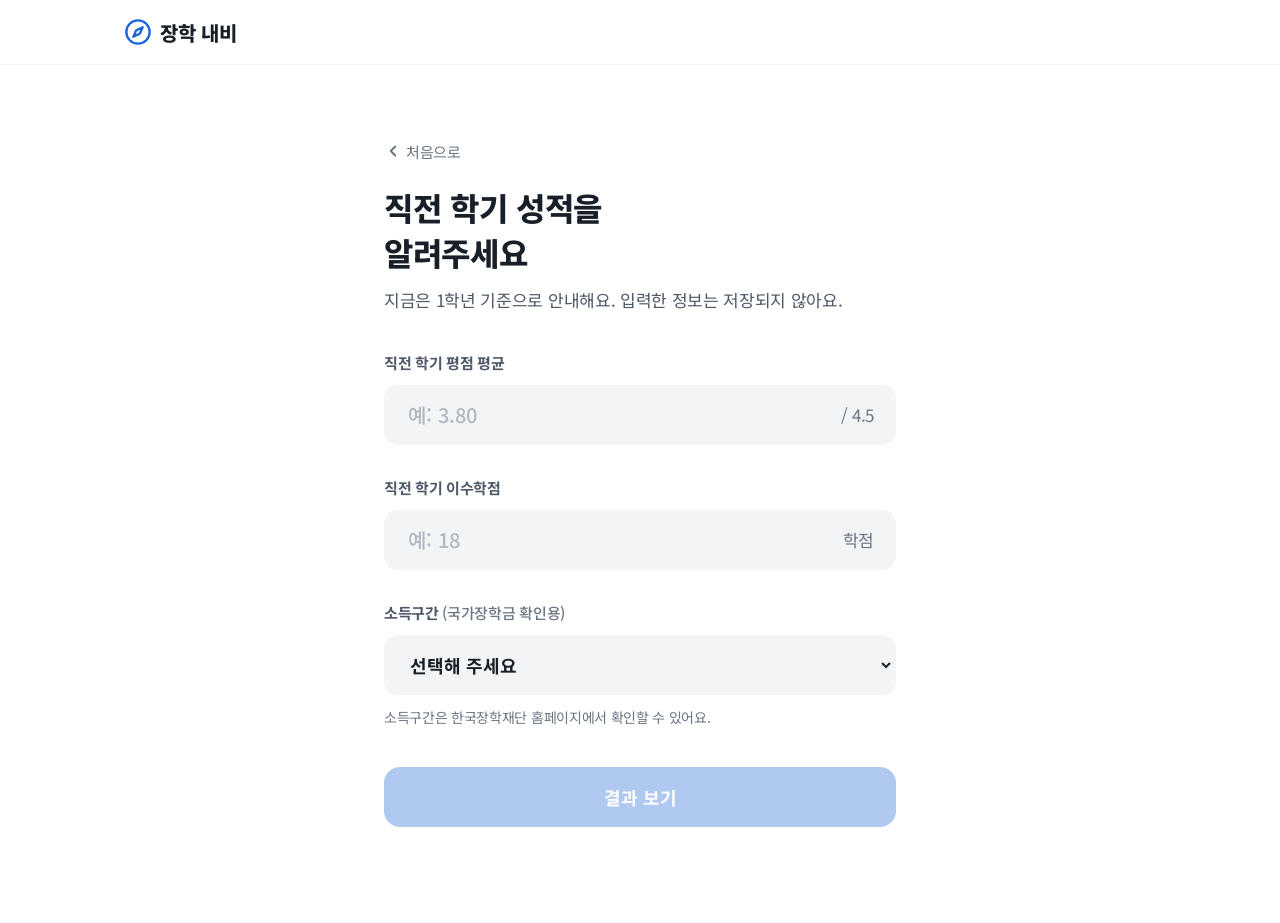
==== input.html @ 64664dbf "디자인 시안 반영: 홈·입력·결과 3페이지 구성 - index.html / input.html / result.html 로 화면 분리 - css/style.css, js/data." ====
<!DOCTYPE html>
<html lang="ko">
<head>
  <meta charset="UTF-8">
  <meta name="viewport" content="width=device-width, initial-scale=1">
  <title>성적 입력 · 장학 내비</title>
  <link rel="stylesheet" href="https://fonts.googleapis.com/css2?family=Noto+Sans+KR:wght@400;500;700;800&display=swap">
  <link rel="stylesheet" href="./css/style.css">
</head>
<body data-page="input">

  <!-- ===== 상단 바 ===== -->
  <header class="topbar">
    <div class="wrap">
      <a href="./index.html" class="logo">
        <svg width="28" height="28" viewBox="0 0 24 24" fill="none" stroke="#1B64DA" stroke-width="2" stroke-linecap="round" stroke-linejoin="round" aria-hidden="true"><circle cx="12" cy="12" r="10"></circle><path d="M16 8l-2.5 5.5L8 16l2.5-5.5z"></path></svg>
        <span>장학 내비</span>
      </a>
    </div>
  </header>

  <!-- ===== 입력 폼 (가운데 560px) ===== -->
  <main class="input-main">
    <div class="input-head">
      <a href="./index.html" class="back-link">
        <svg width="18" height="18" viewBox="0 0 24 24" fill="none" stroke="currentColor" stroke-width="2.5" stroke-linecap="round" stroke-linejoin="round" aria-hidden="true"><path d="M15 6l-6 6 6 6"></path></svg>
        처음으로
      </a>
      <h1>직전 학기 성적을<br>알려주세요</h1>
      <p>지금은 1학년 기준으로 안내해요. 입력한 정보는 저장되지 않아요.</p>
    </div>

    <!-- novalidate: 브라우저 기본 검사 대신 app.js에서 직접 검사 -->
    <form id="grade-form" class="input-main-form" novalidate>
      <div class="fields">

        <!-- 1. 평점 -->
        <div class="field">
          <label for="gpa">직전 학기 평점 평균</label>
          <div class="input-box">
            <input id="gpa" type="text" inputmode="decimal" placeholder="예: 3.80" autocomplete="off">
            <span class="unit">/ 4.5</span>
          </div>
          <p class="error-msg" hidden></p>
        </div>

        <!-- 2. 이수학점 -->
        <div class="field">
          <label for="credits">직전 학기 이수학점</label>
          <div class="input-box">
            <input id="credits" type="text" inputmode="numeric" placeholder="예: 18" autocomplete="off">
            <span class="unit">학점</span>
          </div>
          <p class="error-msg" hidden></p>
        </div>

        <!-- 3. 소득구간 (값: 기초·차상위=0, 1~10구간=1~10, 모름=unknown) -->
        <div class="field">
          <label for="income">소득구간 <span class="label-sub">(국가장학금 확인용)</span></label>
          <select id="income">
            <option value="" disabled selected>선택해 주세요</option>
            <option value="0">기초·차상위</option>
            <option value="1">1구간</option>
            <option value="2">2구간</option>
            <option value="3">3구간</option>
            <option value="4">4구간</option>
            <option value="5">5구간</option>
            <option value="6">6구간</option>
            <option value="7">7구간</option>
            <option value="8">8구간</option>
            <option value="9">9구간</option>
            <option value="10">10구간</option>
            <option value="unknown">잘 모르겠어요</option>
          </select>
          <p class="error-msg" hidden></p>
          <p class="help">소득구간은 한국장학재단 홈페이지에서 확인할 수 있어요.</p>
        </div>

      </div>

      <!-- 세 칸이 모두 올바르면 활성화됨 -->
      <button type="submit" id="submit-btn" class="btn-primary btn-block" disabled>결과 보기</button>
    </form>
  </main>

  <script src="./js/data.js"></script>
  <script src="./js/app.js"></script>
</body>
</html>
---- css/style.css ----
/* =====================================================
   장학 내비 공통 스타일
   - 디자인 토큰(색, 모서리 등)은 :root 변수에 모아둠 → 여기만 바꾸면 전체에 반영
   - 기준 화면: PC (모바일 전용 레이아웃 없음, 카드만 자동 줄바꿈)
   ===================================================== */

/* ===== 디자인 토큰 ===== */
:root {
  --primary: #1B64DA;        /* 메인 색 (버튼·강조) */
  --primary-hover: #1550B0;
  --primary-bg: #E8F3FF;     /* 메인 연한 배경 */
  --warn: #B4400B;           /* 주의(조금 부족) 글자 */
  --warn-bg: #FFF3E8;        /* 주의 배경 */
  --text: #191F28;           /* 본문 글자 */
  --text-strong-sub: #333D4B;
  --text-sub: #4E5968;       /* 보조 글자 */
  --text-weak: #6B7684;      /* 더 연한 보조 */
  --gray-bg: #F2F4F6;        /* 회색 배경 / 입력칸 */
  --card-bg: #F9FAFB;        /* 카드 배경 */
  --border: #E5E8EB;         /* 테두리 */
  --white: #FFFFFF;

  --radius-card: 24px;
  --radius-btn: 16px;
  --radius-input: 14px;
  --radius-chip: 999px;
}

/* ===== 기본 ===== */
* {
  box-sizing: border-box;
}

body {
  margin: 0;
  min-height: 100vh;
  background: var(--white);
  color: var(--text);
  font-family: 'Noto Sans KR', system-ui, sans-serif;
  letter-spacing: -0.02em;
}

/* 결과 화면은 회색 배경 */
body.page-gray {
  background: var(--gray-bg);
}

a {
  color: var(--primary);
}

a:hover {
  color: var(--primary-hover);
}

h1, h2, h3, p {
  margin: 0;
}

/* 페이지 가로 폭 (홈·상단 바 기준 1080px) */
.wrap {
  max-width: 1080px;
  margin: 0 auto;
  padding: 0 24px;
}

/* ===== 상단 바 ===== */
.topbar {
  border-bottom: 1px solid var(--gray-bg);
  background: var(--white);
}

.page-gray .topbar {
  border-bottom-color: var(--border);
}

.topbar .wrap {
  height: 64px;
  display: flex;
  align-items: center;
  justify-content: space-between;
  gap: 16px;
}

.logo {
  display: flex;
  align-items: center;
  gap: 8px;
  text-decoration: none;
  color: var(--text);
}

.logo:hover {
  color: var(--text);
}

.logo span {
  font-size: 20px;
  font-weight: 800;
}

.nav {
  display: flex;
  gap: 24px;
  font-size: 15px;
  font-weight: 500;
}

.nav a {
  color: var(--text-sub);
  text-decoration: none;
}

.nav a:hover {
  color: var(--primary);
}

/* ===== 버튼 ===== */
.btn-primary {
  display: inline-flex;
  align-items: center;
  justify-content: center;
  gap: 8px;
  min-height: 60px;
  padding: 0 32px;
  border: 0;
  border-radius: var(--radius-btn);
  background: var(--primary);
  color: var(--white);
  font: inherit;
  font-size: 18px;
  font-weight: 700;
  text-decoration: none;
  cursor: pointer;
}

.btn-primary:hover {
  background: var(--primary-hover);
  color: var(--white);
}

/* 입력이 덜 됐을 때 비활성 버튼 */
.btn-primary:disabled {
  background: #B0C9F0;
  cursor: not-allowed;
}

.btn-block {
  display: flex;
  width: 100%;
}

/* 회색 작은 버튼 (다시 입력하기) */
.btn-sub {
  display: inline-flex;
  align-items: center;
  min-height: 44px;
  padding: 0 16px;
  border-radius: 10px;
  background: var(--gray-bg);
  color: var(--text-strong-sub);
  font-size: 15px;
  font-weight: 700;
  text-decoration: none;
}

.btn-sub:hover {
  background: var(--border);
  color: var(--text-strong-sub);
}

/* =====================================================
   화면 1 — 홈
   ===================================================== */
.hero {
  padding: 112px 0 96px;
  display: flex;
  flex-direction: column;
  align-items: flex-start;
  gap: 24px;
}

.pill {
  display: inline-block;
  padding: 6px 12px;
  border-radius: var(--radius-chip);
  background: var(--primary-bg);
  color: var(--primary);
  font-size: 14px;
  font-weight: 700;
}

.hero h1 {
  font-size: 56px;
  line-height: 1.3;
  font-weight: 800;
}

.hero p {
  font-size: 20px;
  line-height: 1.6;
  color: var(--text-sub);
}

.hero .btn-primary {
  margin-top: 16px;
}

/* 3단계 카드 */
.steps {
  padding: 0 0 96px;
  display: grid;
  grid-template-columns: repeat(auto-fit, minmax(240px, 1fr));
  gap: 16px;
}

.step-card {
  background: var(--card-bg);
  border-radius: var(--radius-card);
  padding: 32px;
  display: flex;
  flex-direction: column;
  gap: 12px;
}

.step-card .step-no {
  font-size: 15px;
  font-weight: 700;
  color: var(--primary);
}

.step-card h3 {
  font-size: 22px;
  font-weight: 700;
}

.step-card p,
.kind-card p {
  font-size: 16px;
  line-height: 1.6;
  color: var(--text-sub);
}

/* 장학금 종류 카드 */
.kinds {
  padding: 0 0 112px;
  display: flex;
  flex-direction: column;
  gap: 24px;
}

.kinds h2 {
  font-size: 32px;
  font-weight: 800;
}

.kind-grid {
  display: grid;
  grid-template-columns: repeat(auto-fit, minmax(320px, 1fr));
  gap: 16px;
}

.kind-card {
  border: 1px solid var(--border);
  border-radius: var(--radius-card);
  padding: 32px;
  display: flex;
  gap: 20px;
  align-items: flex-start;
}

.kind-icon {
  flex: none;
  width: 56px;
  height: 56px;
  border-radius: 16px;
  background: var(--primary-bg);
  display: flex;
  align-items: center;
  justify-content: center;
}

.kind-card > div:last-child {
  display: flex;
  flex-direction: column;
  gap: 8px;
}

.kind-card h3 {
  font-size: 22px;
  font-weight: 700;
}

/* 푸터 */
.footer {
  background: var(--card-bg);
}

.footer .wrap {
  padding-top: 40px;
  padding-bottom: 40px;
  display: flex;
  flex-direction: column;
  gap: 8px;
  font-size: 14px;
  line-height: 1.6;
  color: var(--text-weak);
}

/* =====================================================
   화면 2 — 성적 입력
   ===================================================== */
.input-main {
  max-width: 560px;
  margin: 0 auto;
  padding: 64px 24px 96px;
  display: flex;
  flex-direction: column;
  gap: 40px;
}

.input-head {
  display: flex;
  flex-direction: column;
  gap: 12px;
}

.back-link {
  align-self: flex-start;
  display: inline-flex;
  align-items: center;
  gap: 4px;
  min-height: 44px;
  font-size: 15px;
  color: var(--text-weak);
  text-decoration: none;
}

.input-head h1 {
  font-size: 32px;
  line-height: 1.4;
  font-weight: 800;
}

.input-head p {
  font-size: 17px;
  color: var(--text-sub);
}

/* 입력 칸들과 "결과 보기" 버튼 사이 간격 */
.input-main-form {
  display: flex;
  flex-direction: column;
  gap: 40px;
}

.fields {
  display: flex;
  flex-direction: column;
  gap: 32px;
}

.field {
  display: flex;
  flex-direction: column;
  gap: 12px;
}

.field label {
  font-size: 15px;
  font-weight: 700;
  color: var(--text-sub);
}

.field label .label-sub {
  font-weight: 500;
  color: var(--text-weak);
}

/* 회색 둥근 입력칸 (오른쪽에 단위 표시) */
.input-box {
  display: flex;
  align-items: center;
  gap: 12px;
  height: 60px;
  padding: 0 20px;
  border: 2px solid transparent;
  border-radius: var(--radius-input);
  background: var(--gray-bg);
}

.input-box:focus-within {
  border-color: var(--primary);
}

.input-box input {
  flex: 1;
  min-width: 0;
  border: 0;
  background: transparent;
  font: inherit;
  font-size: 20px;
  font-weight: 700;
  color: var(--text);
  outline: none;
}

.input-box input::placeholder {
  color: #B0B8C1;
  font-weight: 500;
}

.input-box .unit {
  font-size: 17px;
  color: var(--text-weak);
}

.field select {
  height: 60px;
  padding: 0 20px;
  border: 2px solid transparent;
  border-radius: var(--radius-input);
  background: var(--gray-bg);
  font: inherit;
  font-size: 18px;
  font-weight: 700;
  color: var(--text);
  outline: none;
}

.field select:focus {
  border-color: var(--primary);
}

/* 잘못 입력한 칸 */
.field.invalid .input-box,
.field.invalid select {
  border-color: var(--warn);
}

.help {
  font-size: 14px;
  color: var(--text-weak);
}

.error-msg {
  font-size: 14px;
  font-weight: 500;
  color: var(--warn);
}

/* =====================================================
   화면 3 — 결과
   ===================================================== */
.result-main {
  max-width: 720px;
  margin: 0 auto;
  padding: 48px 24px 96px;
  display: flex;
  flex-direction: column;
  gap: 24px;
}

/* 흰색 카드 공통 */
.white-card {
  background: var(--white);
  border-radius: var(--radius-card);
}

/* 요약 카드 */
.summary {
  padding: 40px;
  display: flex;
  flex-direction: column;
  gap: 24px;
}

.summary h1 {
  font-size: 30px;
  line-height: 1.45;
  font-weight: 800;
}

.summary h1 .count {
  color: var(--primary);
}

.chips {
  display: flex;
  flex-wrap: wrap;
  gap: 8px;
}

.chip {
  padding: 8px 14px;
  border-radius: var(--radius-chip);
  background: var(--gray-bg);
  font-size: 15px;
  font-weight: 500;
  color: var(--text-strong-sub);
}

.count-boxes {
  display: grid;
  grid-template-columns: repeat(3, minmax(0, 1fr));
  gap: 8px;
}

.count-box {
  border-radius: 16px;
  padding: 16px 20px;
  display: flex;
  flex-direction: column;
  gap: 4px;
}

.count-box .label {
  font-size: 14px;
  font-weight: 500;
}

.count-box .num {
  font-size: 24px;
  font-weight: 800;
}

.count-box.pass { background: var(--primary-bg); color: var(--primary); }
.count-box.near { background: var(--warn-bg); color: var(--warn); }
.count-box.none { background: var(--gray-bg); color: var(--text-sub); }

/* 섹션 제목 */
.section-title {
  margin-top: 16px;
  font-size: 20px;
  font-weight: 800;
}

/* 장학금 카드 (충족 / 조금 부족) */
.sch-card {
  padding: 32px;
  display: flex;
  flex-direction: column;
  gap: 20px;
}

.sch-head {
  display: flex;
  justify-content: space-between;
  align-items: flex-start;
  gap: 16px;
}

.sch-head > div {
  display: flex;
  flex-direction: column;
  gap: 8px;
}

.sch-head h3 {
  font-size: 22px;
  font-weight: 800;
}

/* 교내 / 국가 태그 */
.tag {
  align-self: flex-start;
  padding: 4px 10px;
  border-radius: 8px;
  background: var(--gray-bg);
  font-size: 13px;
  font-weight: 700;
  color: var(--text-sub);
}

/* 충족 / 조금 부족 배지 */
.badge {
  flex: none;
  display: inline-flex;
  align-items: center;
  gap: 4px;
  padding: 8px 12px;
  border-radius: var(--radius-chip);
  font-size: 14px;
  font-weight: 700;
}

.badge.pass { background: var(--primary-bg); color: var(--primary); }
.badge.near { background: var(--warn-bg); color: var(--warn); }

/* 기준별 줄 (항목명 ↔ 판정) */
.criteria {
  margin: 0;
  padding: 0;
  list-style: none;
  display: flex;
  flex-direction: column;
  gap: 12px;
  font-size: 16px;
  color: var(--text-strong-sub);
}

.criteria li {
  display: flex;
  justify-content: space-between;
  gap: 16px;
}

.criteria .judge {
  font-weight: 700;
}

.criteria .judge.short {
  color: var(--warn);
}

/* 지원 금액 + 신청 방법 */
.sch-foot {
  border-top: 1px solid var(--gray-bg);
  padding-top: 16px;
  display: flex;
  justify-content: space-between;
  align-items: center;
  gap: 16px;
  font-size: 15px;
  color: var(--text-sub);
}

.sch-foot a {
  min-height: 44px;
  display: inline-flex;
  align-items: center;
  font-weight: 700;
  text-decoration: none;
}

/* 목표 안내 회색 박스 */
.goal {
  padding: 16px 20px;
  border-radius: var(--radius-input);
  background: var(--card-bg);
  font-size: 15px;
  line-height: 1.6;
  color: var(--text-sub);
}

/* 해당 없음 한 줄 카드 */
.none-card {
  padding: 24px 32px;
  display: flex;
  justify-content: space-between;
  align-items: center;
  gap: 16px;
}

.none-card > div {
  display: flex;
  align-items: center;
  gap: 12px;
}

.none-card h3 {
  font-size: 18px;
  font-weight: 700;
  color: var(--text-sub);
}

.none-card .reason {
  font-size: 15px;
  color: var(--text-weak);
  text-align: right;
}

/* 결과 묶음 (충족 / 조금 부족 / 해당 없음) */
.result-group,
.result-list {
  display: flex;
  flex-direction: column;
  gap: 24px;
}

.result-list {
  gap: 16px;
}

/* hidden 속성이 붙은 요소는 항상 숨김 (위의 display 설정보다 우선) */
[hidden] {
  display: none !important;
}

.notice {
  margin-top: 16px;
  font-size: 14px;
  line-height: 1.6;
  color: var(--text-weak);
  text-align: center;
}
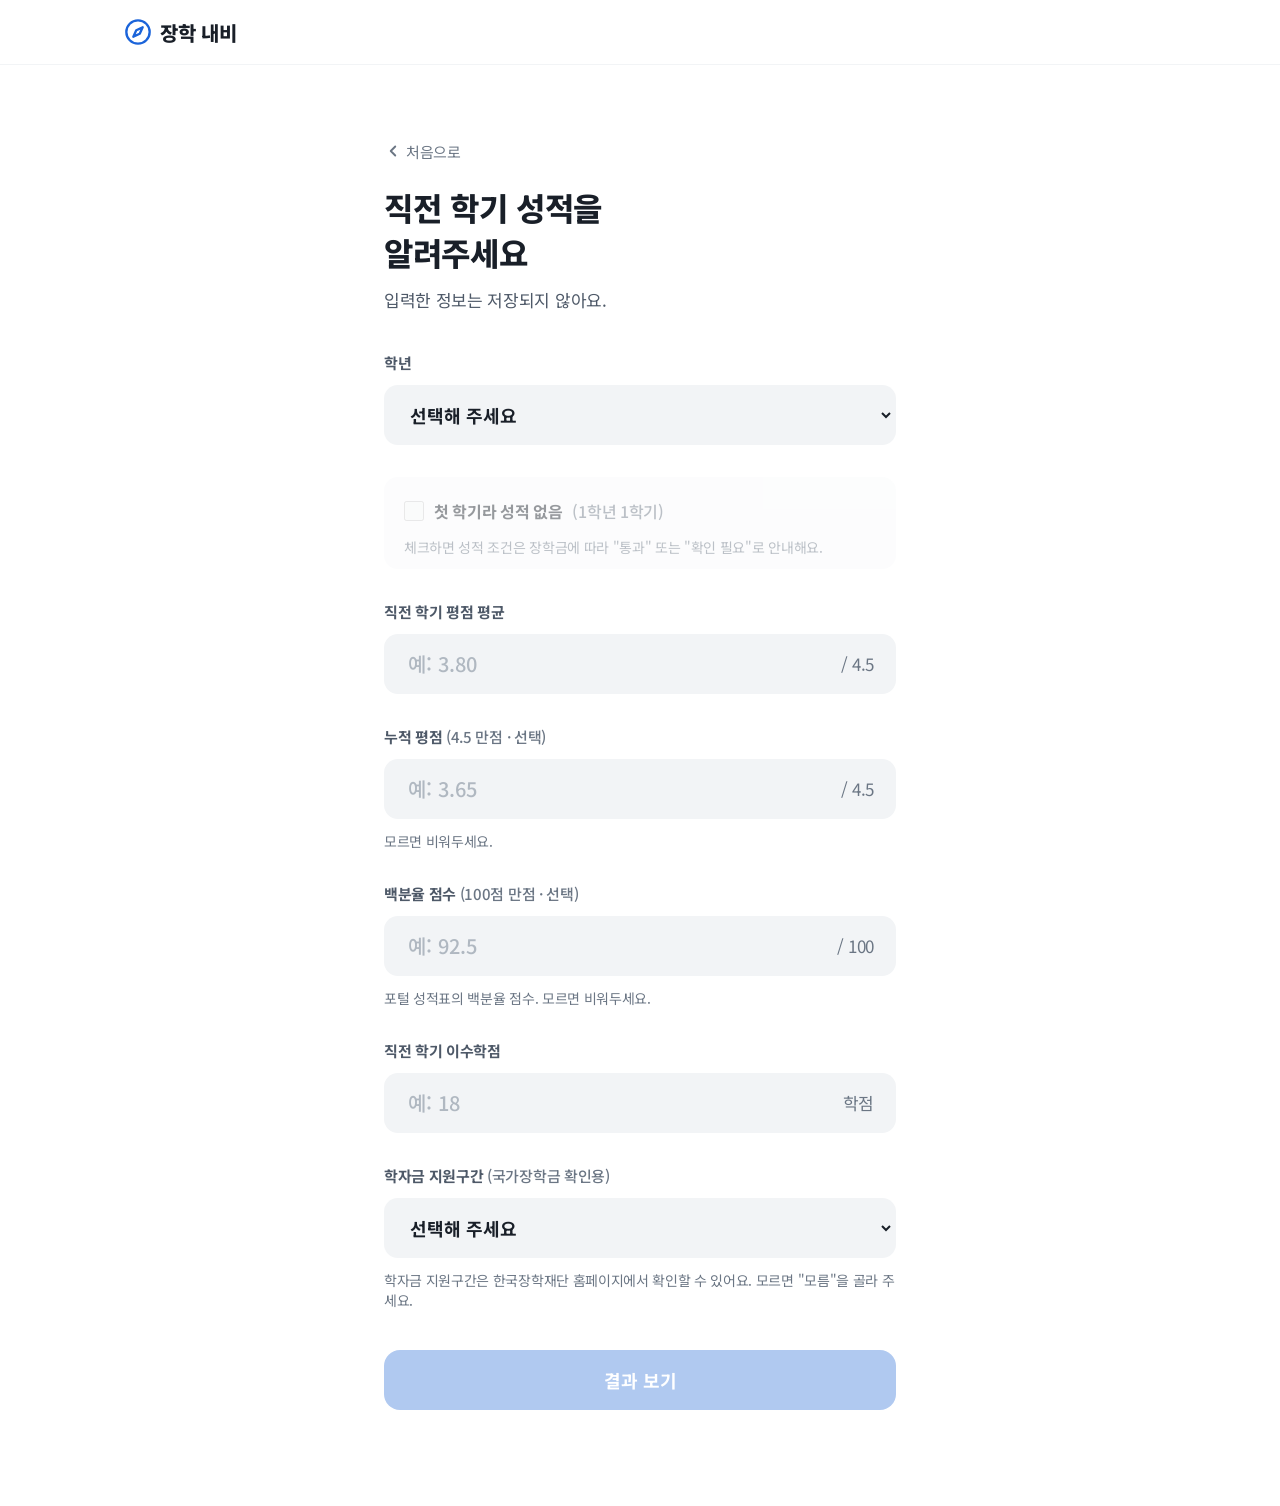
==== commit f11d2bdb: "판정 엔진 개편: 확인 필요 그룹, 학년·누적 평점·백분율·지원구간 범위 - 조건별 통과/미달/확인 불가 판정, 결과 그룹 순서 충족→확인 필요→조금 부족→해당 없음 - 입력 폼:" ====
--- a/input.html
+++ b/input.html
@@ -27,14 +27,36 @@
         처음으로
       </a>
       <h1>직전 학기 성적을<br>알려주세요</h1>
-      <p>지금은 1학년 기준으로 안내해요. 입력한 정보는 저장되지 않아요.</p>
+      <p>입력한 정보는 저장되지 않아요.</p>
     </div>
 
     <!-- novalidate: 브라우저 기본 검사 대신 app.js에서 직접 검사 -->
     <form id="grade-form" class="input-main-form" novalidate>
       <div class="fields">
 
-        <!-- 1. 평점 -->
+        <!-- 1. 학년 (필수) -->
+        <div class="field">
+          <label for="grade">학년</label>
+          <select id="grade">
+            <option value="" disabled selected>선택해 주세요</option>
+            <option value="1">1학년</option>
+            <option value="2">2학년</option>
+            <option value="3">3학년</option>
+            <option value="4">4학년</option>
+          </select>
+          <p class="error-msg" hidden></p>
+        </div>
+
+        <!-- 2. 첫 학기 체크: 1학년일 때만 사용 가능. 체크하면 성적 칸이 모두 꺼짐 -->
+        <div class="first-term">
+          <label class="check-row" for="first-term">
+            <input type="checkbox" id="first-term">
+            첫 학기라 성적 없음 <span class="label-sub">(1학년 1학기)</span>
+          </label>
+          <p class="help">체크하면 성적 조건은 장학금에 따라 "통과" 또는 "확인 필요"로 안내해요.</p>
+        </div>
+
+        <!-- 3. 직전 학기 평점 (필수) -->
         <div class="field">
           <label for="gpa">직전 학기 평점 평균</label>
           <div class="input-box">
@@ -44,7 +66,29 @@
           <p class="error-msg" hidden></p>
         </div>
 
-        <!-- 2. 이수학점 -->
+        <!-- 4. 누적 평점 (선택) -->
+        <div class="field">
+          <label for="cumGpa">누적 평점 <span class="label-sub">(4.5 만점 · 선택)</span></label>
+          <div class="input-box">
+            <input id="cumGpa" type="text" inputmode="decimal" placeholder="예: 3.65" autocomplete="off">
+            <span class="unit">/ 4.5</span>
+          </div>
+          <p class="error-msg" hidden></p>
+          <p class="help">모르면 비워두세요.</p>
+        </div>
+
+        <!-- 5. 백분율 점수 (선택) -->
+        <div class="field">
+          <label for="pct">백분율 점수 <span class="label-sub">(100점 만점 · 선택)</span></label>
+          <div class="input-box">
+            <input id="pct" type="text" inputmode="decimal" placeholder="예: 92.5" autocomplete="off">
+            <span class="unit">/ 100</span>
+          </div>
+          <p class="error-msg" hidden></p>
+          <p class="help">포털 성적표의 백분율 점수. 모르면 비워두세요.</p>
+        </div>
+
+        <!-- 6. 직전 학기 이수학점 (필수) -->
         <div class="field">
           <label for="credits">직전 학기 이수학점</label>
           <div class="input-box">
@@ -54,12 +98,12 @@
           <p class="error-msg" hidden></p>
         </div>
 
-        <!-- 3. 소득구간 (값: 기초·차상위=0, 1~10구간=1~10, 모름=unknown) -->
+        <!-- 7. 학자금 지원구간 (값: 기초·차상위=0, 1~10구간=1~10, 모름=unknown) -->
         <div class="field">
-          <label for="income">소득구간 <span class="label-sub">(국가장학금 확인용)</span></label>
+          <label for="income">학자금 지원구간 <span class="label-sub">(국가장학금 확인용)</span></label>
           <select id="income">
             <option value="" disabled selected>선택해 주세요</option>
-            <option value="0">기초·차상위</option>
+            <option value="0">기초·차상위 (0구간)</option>
             <option value="1">1구간</option>
             <option value="2">2구간</option>
             <option value="3">3구간</option>
@@ -70,15 +114,15 @@
             <option value="8">8구간</option>
             <option value="9">9구간</option>
             <option value="10">10구간</option>
-            <option value="unknown">잘 모르겠어요</option>
+            <option value="unknown">모름</option>
           </select>
           <p class="error-msg" hidden></p>
-          <p class="help">소득구간은 한국장학재단 홈페이지에서 확인할 수 있어요.</p>
+          <p class="help">학자금 지원구간은 한국장학재단 홈페이지에서 확인할 수 있어요. 모르면 "모름"을 골라 주세요.</p>
         </div>
 
       </div>
 
-      <!-- 세 칸이 모두 올바르면 활성화됨 -->
+      <!-- 필요한 칸이 모두 올바르면 활성화됨 -->
       <button type="submit" id="submit-btn" class="btn-primary btn-block" disabled>결과 보기</button>
     </form>
   </main>
--- a/css/style.css
+++ b/css/style.css
@@ -432,6 +432,59 @@
   border-color: var(--primary);
 }
 
+/* "첫 학기라 성적 없음" 체크박스 */
+.first-term {
+  display: flex;
+  flex-direction: column;
+  gap: 4px;
+  padding: 12px 20px;
+  border-radius: var(--radius-input);
+  background: var(--card-bg);
+}
+
+.check-row {
+  display: flex;
+  align-items: center;
+  gap: 10px;
+  min-height: 44px;
+  font-size: 16px;
+  font-weight: 700;
+  color: var(--text);
+  cursor: pointer;
+}
+
+.check-row .label-sub {
+  font-weight: 500;
+  color: var(--text-weak);
+}
+
+.check-row input {
+  width: 20px;
+  height: 20px;
+  margin: 0;
+  accent-color: var(--primary);
+  cursor: pointer;
+}
+
+/* 2학년 이상이면 첫 학기 체크박스를 흐리게 */
+.first-term.is-disabled {
+  opacity: 0.45;
+}
+
+.first-term.is-disabled .check-row,
+.first-term.is-disabled .check-row input {
+  cursor: not-allowed;
+}
+
+/* 첫 학기 체크 시 꺼진 성적 칸 */
+.field.is-disabled {
+  opacity: 0.45;
+}
+
+.field.is-disabled input {
+  cursor: not-allowed;
+}
+
 /* 잘못 입력한 칸 */
 .field.invalid .input-box,
 .field.invalid select {
@@ -502,7 +555,7 @@
 
 .count-boxes {
   display: grid;
-  grid-template-columns: repeat(3, minmax(0, 1fr));
+  grid-template-columns: repeat(4, minmax(0, 1fr));
   gap: 8px;
 }
 
@@ -525,6 +578,8 @@
 }
 
 .count-box.pass { background: var(--primary-bg); color: var(--primary); }
+/* 확인 필요: 흰 바탕 + 파란 테두리 (충족의 파란 바탕과 구분) */
+.count-box.check { background: var(--white); color: var(--primary); box-shadow: inset 0 0 0 1.5px var(--primary); }
 .count-box.near { background: var(--warn-bg); color: var(--warn); }
 .count-box.none { background: var(--gray-bg); color: var(--text-sub); }
 
@@ -586,6 +641,7 @@
 
 .badge.pass { background: var(--primary-bg); color: var(--primary); }
 .badge.near { background: var(--warn-bg); color: var(--warn); }
+.badge.check { background: var(--white); color: var(--primary); box-shadow: inset 0 0 0 1.5px var(--primary); }
 
 /* 기준별 줄 (항목명 ↔ 판정) */
 .criteria {
@@ -613,6 +669,17 @@
   color: var(--warn);
 }
 
+/* 확인 불가 조건 */
+.criteria .judge.unknown {
+  color: var(--primary);
+}
+
+/* 판정 글자는 줄바꿈 없이 오른쪽 정렬, 조건 이름이 길면 이름 쪽이 줄바꿈 */
+.criteria .judge {
+  flex: none;
+  text-align: right;
+}
+
 /* 지원 금액 + 신청 방법 */
 .sch-foot {
   border-top: 1px solid var(--gray-bg);
@@ -641,6 +708,11 @@
   font-size: 15px;
   line-height: 1.6;
   color: var(--text-sub);
+}
+
+/* 안내 문장이 여러 개면 문장 사이 간격 */
+.goal p + p {
+  margin-top: 4px;
 }
 
 /* 해당 없음 한 줄 카드 */
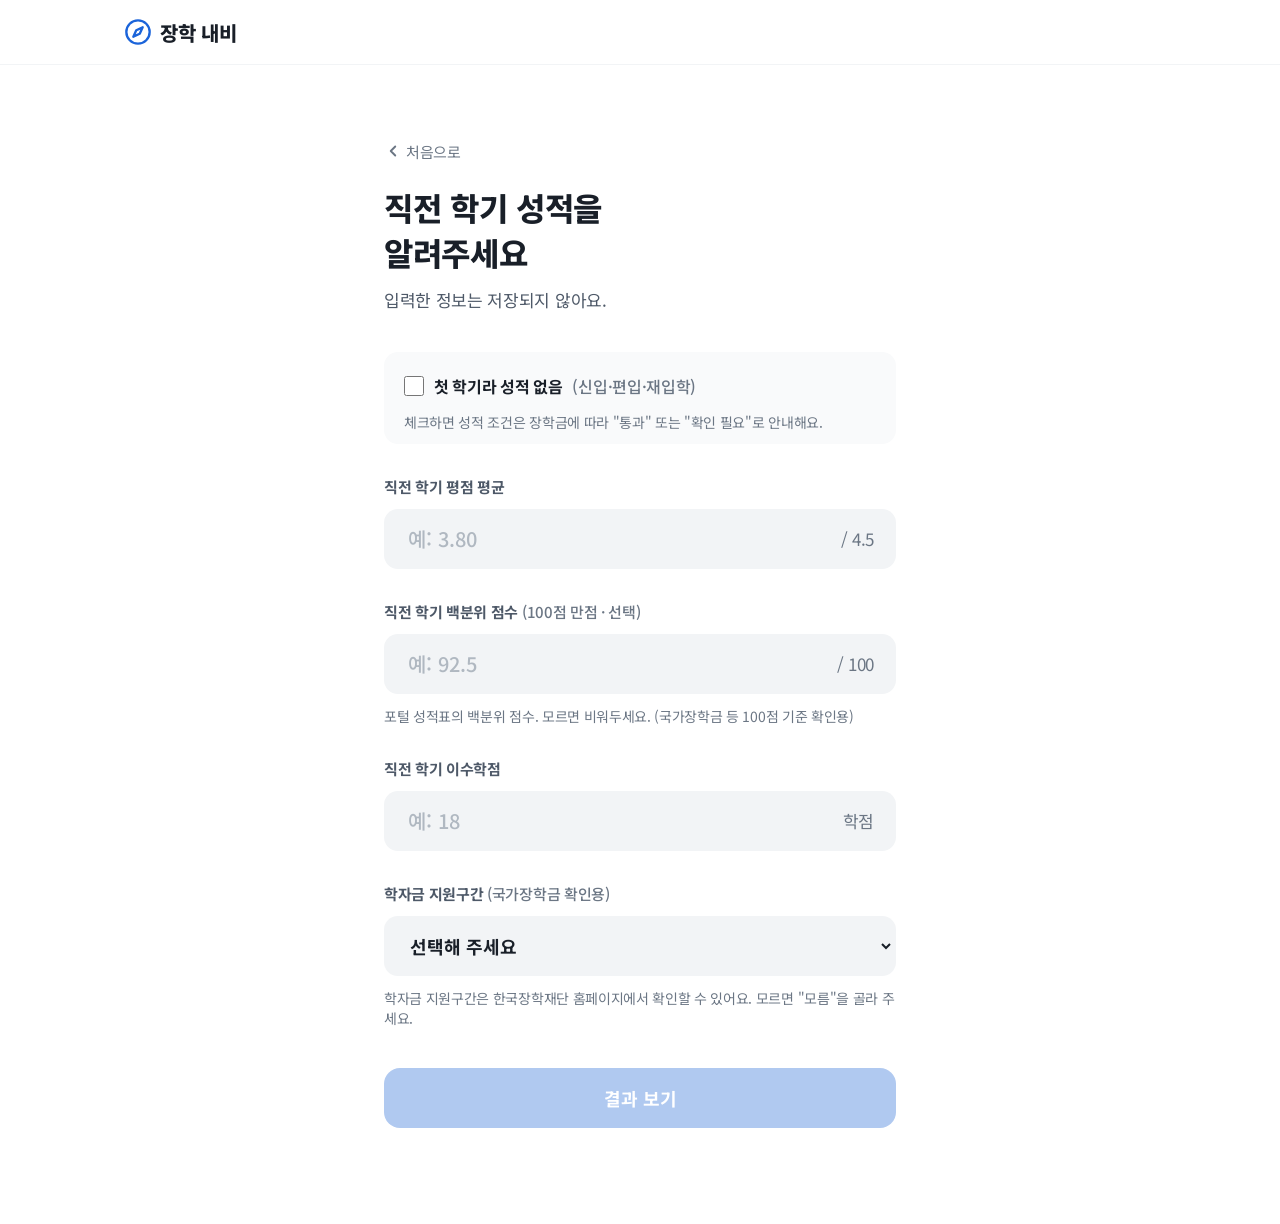
==== commit f293aa2d: "실제 장학금 8개 반영 및 판정 로직 개편 - scholarships.csv(원본 자료)를 js/data.js로 옮김: 빈칸=기준 없음, 모름=확인 필요 - 국가장학금 I유형 예외" ====
--- a/input.html
+++ b/input.html
@@ -34,29 +34,16 @@
     <form id="grade-form" class="input-main-form" novalidate>
       <div class="fields">
 
-        <!-- 1. 학년 (필수) -->
-        <div class="field">
-          <label for="grade">학년</label>
-          <select id="grade">
-            <option value="" disabled selected>선택해 주세요</option>
-            <option value="1">1학년</option>
-            <option value="2">2학년</option>
-            <option value="3">3학년</option>
-            <option value="4">4학년</option>
-          </select>
-          <p class="error-msg" hidden></p>
-        </div>
-
-        <!-- 2. 첫 학기 체크: 1학년일 때만 사용 가능. 체크하면 성적 칸이 모두 꺼짐 -->
+        <!-- 1. 첫 학기 체크: 신입·편입·재입학 첫 학기. 체크하면 성적 칸이 모두 꺼짐 -->
         <div class="first-term">
           <label class="check-row" for="first-term">
             <input type="checkbox" id="first-term">
-            첫 학기라 성적 없음 <span class="label-sub">(1학년 1학기)</span>
+            첫 학기라 성적 없음 <span class="label-sub">(신입·편입·재입학)</span>
           </label>
           <p class="help">체크하면 성적 조건은 장학금에 따라 "통과" 또는 "확인 필요"로 안내해요.</p>
         </div>
 
-        <!-- 3. 직전 학기 평점 (필수) -->
+        <!-- 2. 직전 학기 평점 (필수) -->
         <div class="field">
           <label for="gpa">직전 학기 평점 평균</label>
           <div class="input-box">
@@ -66,29 +53,18 @@
           <p class="error-msg" hidden></p>
         </div>
 
-        <!-- 4. 누적 평점 (선택) -->
+        <!-- 3. 직전 학기 백분위 점수 (선택, 0~100) -->
         <div class="field">
-          <label for="cumGpa">누적 평점 <span class="label-sub">(4.5 만점 · 선택)</span></label>
-          <div class="input-box">
-            <input id="cumGpa" type="text" inputmode="decimal" placeholder="예: 3.65" autocomplete="off">
-            <span class="unit">/ 4.5</span>
-          </div>
-          <p class="error-msg" hidden></p>
-          <p class="help">모르면 비워두세요.</p>
-        </div>
-
-        <!-- 5. 백분율 점수 (선택) -->
-        <div class="field">
-          <label for="pct">백분율 점수 <span class="label-sub">(100점 만점 · 선택)</span></label>
+          <label for="pct">직전 학기 백분위 점수 <span class="label-sub">(100점 만점 · 선택)</span></label>
           <div class="input-box">
             <input id="pct" type="text" inputmode="decimal" placeholder="예: 92.5" autocomplete="off">
             <span class="unit">/ 100</span>
           </div>
           <p class="error-msg" hidden></p>
-          <p class="help">포털 성적표의 백분율 점수. 모르면 비워두세요.</p>
+          <p class="help">포털 성적표의 백분위 점수. 모르면 비워두세요. (국가장학금 등 100점 기준 확인용)</p>
         </div>
 
-        <!-- 6. 직전 학기 이수학점 (필수) -->
+        <!-- 4. 직전 학기 이수학점 (필수) -->
         <div class="field">
           <label for="credits">직전 학기 이수학점</label>
           <div class="input-box">
@@ -98,7 +74,7 @@
           <p class="error-msg" hidden></p>
         </div>
 
-        <!-- 7. 학자금 지원구간 (값: 기초·차상위=0, 1~10구간=1~10, 모름=unknown) -->
+        <!-- 5. 학자금 지원구간 (값: 기초·차상위=0, 1~10구간=1~10, 모름=unknown) -->
         <div class="field">
           <label for="income">학자금 지원구간 <span class="label-sub">(국가장학금 확인용)</span></label>
           <select id="income">
--- a/css/style.css
+++ b/css/style.css
@@ -466,16 +466,6 @@
   cursor: pointer;
 }
 
-/* 2학년 이상이면 첫 학기 체크박스를 흐리게 */
-.first-term.is-disabled {
-  opacity: 0.45;
-}
-
-.first-term.is-disabled .check-row,
-.first-term.is-disabled .check-row input {
-  cursor: not-allowed;
-}
-
 /* 첫 학기 체크 시 꺼진 성적 칸 */
 .field.is-disabled {
   opacity: 0.45;
@@ -715,31 +705,68 @@
   margin-top: 4px;
 }
 
-/* 해당 없음 한 줄 카드 */
-.none-card {
+/* 해당 없음 카드: 같은 구조, 회색 톤으로 한 단계 약하게 */
+.sch-card.is-none {
   padding: 24px 32px;
-  display: flex;
-  justify-content: space-between;
-  align-items: center;
   gap: 16px;
 }
 
-.none-card > div {
-  display: flex;
-  align-items: center;
-  gap: 12px;
-}
-
-.none-card h3 {
+.sch-card.is-none h3 {
   font-size: 18px;
   font-weight: 700;
   color: var(--text-sub);
 }
 
-.none-card .reason {
-  font-size: 15px;
-  color: var(--text-weak);
-  text-align: right;
+.sch-card.is-none .criteria {
+  font-size: 15px;
+  color: var(--text-sub);
+}
+
+.badge.none { background: var(--gray-bg); color: var(--text-sub); }
+
+/* 기타 조건 접기/펼치기 */
+.conditions {
+  border: 1px solid var(--border);
+  border-radius: var(--radius-input);
+  font-size: 15px;
+  color: var(--text-sub);
+}
+
+.conditions summary {
+  min-height: 44px;
+  display: flex;
+  align-items: center;
+  padding: 0 20px;
+  font-weight: 700;
+  cursor: pointer;
+  list-style: none;
+}
+
+.conditions summary::-webkit-details-marker {
+  display: none;
+}
+
+/* 펼침 표시 화살표 */
+.conditions summary::after {
+  content: "";
+  width: 8px;
+  height: 8px;
+  margin-left: auto;
+  border-right: 2px solid var(--text-weak);
+  border-bottom: 2px solid var(--text-weak);
+  transform: rotate(45deg);
+  transition: transform 0.15s;
+}
+
+.conditions[open] summary::after {
+  transform: rotate(-135deg);
+}
+
+/* 원문 줄바꿈 그대로 표시 */
+.conditions p {
+  padding: 0 20px 16px;
+  line-height: 1.7;
+  white-space: pre-line;
 }
 
 /* 결과 묶음 (충족 / 조금 부족 / 해당 없음) */
